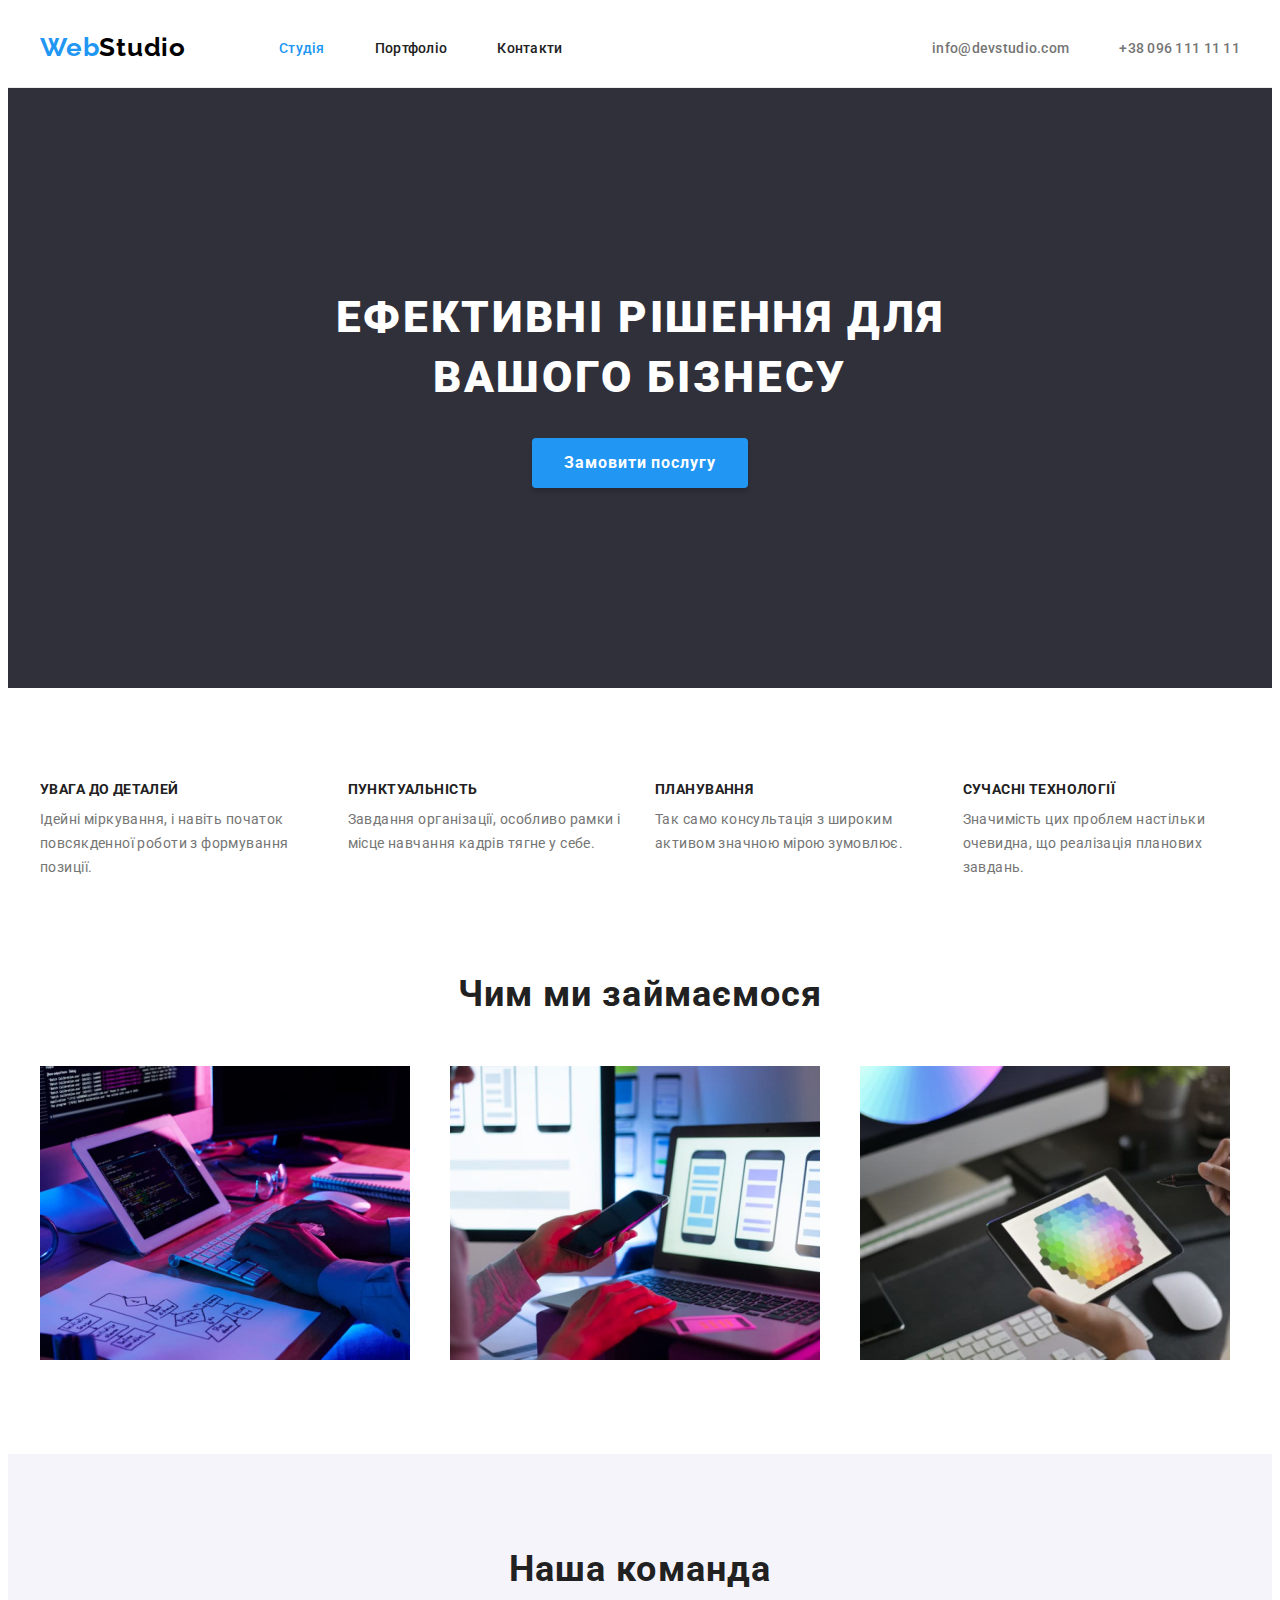
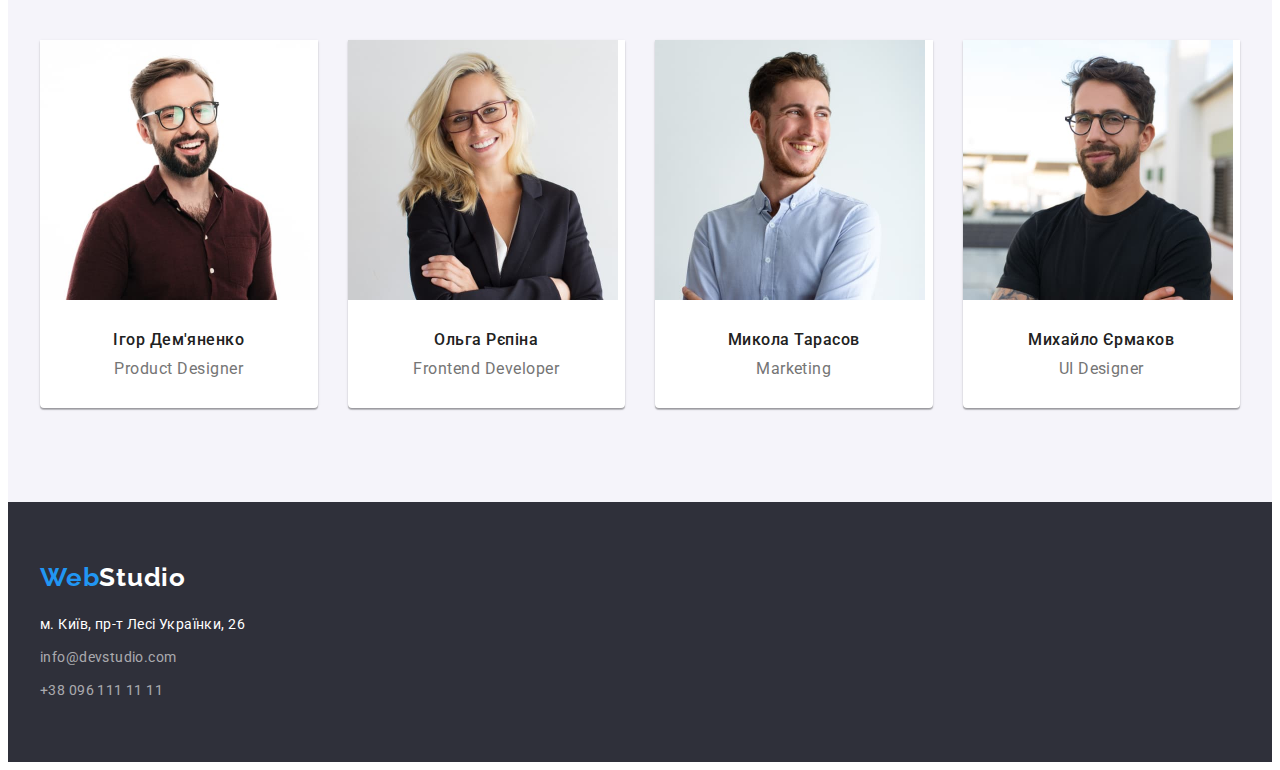
==== index.html @ fdc6bad8 "start" ====
<!DOCTYPE html>
<html lang="uk">
  <head>
    <meta charset="UTF-8" />
    <meta http-equiv="X-UA-Compatible" content="IE=edge" />
    <meta name="viewport" content="width=device-width, initial-scale=1.0" />
    <title>WebStudio</title>
    <link rel="preconnect" href="https://fonts.googleapis.com" />
    <link rel="preconnect" href="https://fonts.gstatic.com" crossorigin />
    <link
      href="https://fonts.googleapis.com/css2?family=Montserrat:wght@400;700&family=Raleway:wght@700&family=Roboto:wght@400;500;700;900&display=swap"
      rel="stylesheet"
    />
    <link
      rel="stylesheet"
      href="https://cdnjs.cloudflare.com/ajax/libs/modern-normalize/1.1.0/modern-normalize.min.css"
      integrity="sha512-wpPYUAdjBVSE4KJnH1VR1HeZfpl1ub8YT/NKx4PuQ5NmX2tKuGu6U/JRp5y+Y8XG2tV+wKQpNHVUX03MfMFn9Q=="
      crossorigin="anonymous"
      referrerpolicy="no-referrer"
    />
    <link rel="stylesheet" href="./css/styles.css" />
  </head>
  <body>
    <header class="header">
      <div class="container header-container">
        <nav class="header-navigation">
          <a href="./index.html" class="header-logo"><span class="half-logo">Web</span>Studio</a>
          <ul class="list header-link-list">
            <li class="header-link-item">
              <a href="./index.html" class="nav-link link current">Студія</a>
            </li>
            <li class="header-link-item">
              <a href="./portfolio.html" class="nav-link link">Портфоліо</a>
            </li>
            <li class="header-link-item">
              <a href="" class="nav-link link">Контакти</a>
            </li>
          </ul>
        </nav>

        <ul class="list header-contacts-list">
          <li class="header-contacts-item">
            <a href="mailto:info@devstudio.com" class="header-link link">info@devstudio.com</a>
          </li>
          <li class="header-contacts-item">
            <a href="tel:+380961111111" class="header-link link">+38 096 111 11 11</a>
          </li>
        </ul>
      </div>
    </header>
    <main>
      <section class="hero-section section">
        <div class="container">
          <h1 class="hero-title">Ефективні рішення для вашого бізнесу</h1>
          <button type="button" class="hero-button btn">Замовити послугу</button>
        </div>
      </section>
      <section class="benefit-section section">
        <div class="container">
          <h2 class="visually-hidden">Переваги</h2>
          <ul class="list benefit-list">
            <li class="benefit-item">
              <h3 class="benefit-title">Увага до деталей</h3>
              <p class="benefit-alt">Ідейні міркування, і навіть початок повсякденної роботи з формування позиції.</p>
            </li>
            <li class="benefit-item">
              <h3 class="benefit-title">Пунктуальність</h3>
              <p class="benefit-alt">Завдання організації, особливо рамки і місце навчання кадрів тягне у себе.</p>
            </li>
            <li class="benefit-item">
              <h3 class="benefit-title">Планування</h3>
              <p class="benefit-alt">Так само консультація з широким активом значною мірою зумовлює.</p>
            </li>
            <li class="benefit-item">
              <h3 class="benefit-title">Сучасні технології</h3>
              <p class="benefit-alt">Значимість цих проблем настільки очевидна, що реалізація планових завдань.</p>
            </li>
          </ul>
        </div>
      </section>
      <section class="process-section section">
        <div class="container">
          <h2 class="process-title">Чим ми займаємося</h2>
          <ul class="list process-list">
            <li class="process-item">
              <img src="./images/img-0.jpg" class="process-image" alt="кодинг" width="370" height="294" />
            </li>
            <li class="process-item">
              <img src="./images/img-1.jpg" class="process-image" alt="адаптація" width="370" height="294" />
            </li>
            <li class="process-item">
              <img src="./images/img-2.jpg" class="process-image" alt="дизайн" width="370" height="294" />
            </li>
          </ul>
        </div>
      </section>
      <section class="member-section section">
        <div class="container">
          <h2 class="member-main-title">Наша команда</h2>
          <ul class="list member-list">
            <li class="member-item">
              <img src="./images/img-3.jpg" class="member-image" alt="хлопець в окулярах" width="270" height="260" />
              <div class="member-container">
                <h3 class="member-title">Ігор Дем'яненко</h3>
                <p class="member-alt" lang="en">Product Designer</p>
              </div>
            </li>
            <li class="member-item">
              <img src="./images/img-4.jpg" class="member-image" alt="дівчина в окулярах" width="270" height="260" />
              <div class="member-container">
                <h3 class="member-title">Ольга Рєпіна</h3>
                <p class="member-alt" lang="en">Frontend Developer</p>
              </div>
            </li>
            <li class="member-item">
              <img src="./images/img-5.jpg" class="member-image" alt="хлопець посміхається" width="270" height="260" />
              <div class="member-container">
                <h3 class="member-title">Микола Тарасов</h3>
                <p class="member-alt" lang="en">Marketing</p>
              </div>
            </li>
            <li class="member-item">
              <img src="./images/img-6.jpg" class="member-image" alt="хлопець в окулярах" width="270" height="260" />
              <div class="member-container">
                <h3 class="member-title">Михайло Єрмаков</h3>
                <p class="member-alt" lang="en">UI Designer</p>
              </div>
            </li>
          </ul>
        </div>
      </section>
    </main>
    <footer class="footer">
      <div class="container">
        <a href="./index.html" class="footer-logo"><span class="half-logo">Web</span>Studio</a>
        <address class="address">
          <ul class="list address-list">
            <li class="address-item">
              <a
                href="https://goo.gl/maps/ud8NmV5yiws8x5bs8"
                target="_blank"
                rel="noopener noreferrer"
                class="address-link link"
                >м. Київ, пр-т Лесі Українки, 26</a
              >
            </li>
            <li class="address-item">
              <a href="mailto:info@devstudio.com" class="footer-link link">info@devstudio.com</a>
            </li>
            <li class="address-item">
              <a href="tel:+380961111111" class="footer-link link">+38 096 111 11 11</a>
            </li>
          </ul>
        </address>
      </div>
    </footer>
  </body>
</html>
---- css/styles.css ----
:root {
  --master-text-color: #212121;
  --slave-text-color: #757575;
  --accent-site-color: #2196f3;
  --pure-white-color: #ffffff;
}

body {
  font-family: 'roboto', sans-serif;
  color: var(--master-text-color);
  background-color: var(--pure-white-color);
}

p,
h1,
h2,
h3 {
  margin: 0;
}

ul {
  margin: 0;
  padding-left: 0;
}

.container {
  width: 1200px;
  margin: 0 auto;
  padding-left: 15px;
  padding-right: 15px;
  /* outline: 2px solid #2196f3; */
}

.link {
  text-decoration: none;
}

.link:hover,
.link:focus {
  color: var(--accent-site-color);
}

.list {
  list-style: none;
}

.header {
  border-bottom: 1px solid #ececec;
}

.header-container {
  display: flex;
  align-items: center;
}

.header-navigation {
  display: flex;
  align-items: center;
}

.header-link-list {
  display: flex;
  align-items: center;
  gap: 50px;
}

/* .header-link-item {не задіяний} */

.header-contacts-list {
  display: flex;
  align-items: center;
  gap: 50px;
  margin-left: auto;
}

/* .header-contacts-item {не задіяний} */

.header-logo {
  font-family: 'Raleway';
  font-weight: 700;
  font-size: 26px;
  line-height: 1.19;
  letter-spacing: 0.03em;
  color: #000000;
  text-decoration: none;
  margin-right: 93px;
  padding-top: 24px;
  padding-bottom: 24px;
}

.half-logo {
  color: var(--accent-site-color);
}

.nav-link {
  font-weight: 500;
  font-size: 14px;
  line-height: 1.14;
  letter-spacing: 0.02em;
  color: var(--master-text-color);
  padding-top: 32px;
  padding-bottom: 32px;
}

.current {
  color: var(--accent-site-color);
}

.header-link {
  font-weight: 500;
  font-size: 14px;
  line-height: 1.14;
  letter-spacing: 0.02em;
  color: var(--slave-text-color);
  padding-top: 32px;
  padding-bottom: 32px;
}

.section {
  padding-top: 94px;
  padding-bottom: 94px;
}

.hero-section {
  background-color: #2f303a;
  padding-top: 200px;
  padding-bottom: 200px;
  text-align: center;
}

.hero-title {
  font-weight: 900;
  font-size: 44px;
  line-height: 1.36;
  letter-spacing: 0.06em;
  text-transform: uppercase;
  color: var(--pure-white-color);
  max-width: 696px;
  margin: 0 auto;
}

.hero-button {
  font-weight: 700;
  font-size: 16px;
  line-height: 1.88;
  letter-spacing: 0.06em;
  color: var(--pure-white-color);
  background-color: var(--accent-site-color);
  box-shadow: 0px 4px 4px rgba(0, 0, 0, 0.15);
  padding: 10px 32px;
  margin-top: 30px;
}

.hero-button:active {
  background-color: #188ce8;
}

.btn {
  cursor: pointer;
  font-family: inherit;
  /* Чи можна використовувати бордер 0? */
  border: 0px solid transparent;
  border-radius: 4px;
}

.benefit-section {
  padding-bottom: 0;
}

.benefit-list {
  display: flex;
  gap: 30px;
}

.benefit-item {
  width: calc((100% - 90px) / 4);
}

.benefit-title {
  font-weight: 700;
  font-size: 14px;
  line-height: 1.14;
  letter-spacing: 0.03em;
  text-transform: uppercase;
  margin-bottom: 10px;
}

.benefit-alt {
  font-size: 14px;
  line-height: 1.71;
  letter-spacing: 0.03em;
  color: var(--slave-text-color);
}

/* .process-section {не задіяний} */

.process-list {
  display: flex;
  gap: 30px;
}

.process-item {
  width: calc((100% - 60px) / 3);
}

.process-image {
  display: block;
  max-width: 100%;
  height: auto;
}

.process-title,
.member-main-title {
  font-weight: 700;
  font-size: 36px;
  line-height: 1.17;
  text-align: center;
  letter-spacing: 0.03em;
  margin-bottom: 50px;
}

.member-section {
  background-color: #f5f4fa;
}

.member-list {
  display: flex;
  gap: 30px;
}

.member-item {
  background-color: var(--pure-white-color);
  box-shadow: 0px 1px 3px rgba(0, 0, 0, 0.12), 0px 1px 1px rgba(0, 0, 0, 0.14), 0px 2px 1px rgba(0, 0, 0, 0.2);
  width: calc((100% - 90px) / 4);
  border-radius: 0px 0px 4px 4px;
}

.member-image {
  display: block;
  max-width: 100%;
  height: auto;
}

.member-container {
  padding: 30px 0;
}

.member-title {
  font-weight: 500;
  font-size: 16px;
  line-height: 1.19;
  text-align: center;
  letter-spacing: 0.03em;
  margin-bottom: 10px;
}

.member-alt {
  font-size: 16px;
  line-height: 1.19;
  text-align: center;
  letter-spacing: 0.03em;
  color: var(--slave-text-color);
}

.footer {
  background-color: #2f303a;
  padding-top: 60px;
  padding-bottom: 60px;
}

.footer-logo {
  font-family: 'Raleway';
  font-weight: 700;
  font-size: 26px;
  line-height: 1.19;
  letter-spacing: 0.03em;
  color: var(--pure-white-color);
  text-decoration: none;
}

.address {
  margin-top: 20px;
}

/* .address-list {не задіяний} */

.address-item:not(:last-child) {
  margin-bottom: 9px;
}

.address-link {
  font-style: normal;
  font-size: 14px;
  line-height: 1.71;
  letter-spacing: 0.03em;
  color: var(--pure-white-color);
}

.footer-link {
  font-style: normal;
  font-size: 14px;
  line-height: 1.71;
  letter-spacing: 0.03em;
  color: rgba(255, 255, 255, 0.6);
}

.visually-hidden {
  position: absolute;
  white-space: nowrap;
  width: 1px;
  height: 1px;
  overflow: hidden;
  border: 0;
  padding: 0;
  clip: rect(0 0 0 0);
  clip-path: inset(50%);
  margin: -1px;
}

/* .filter-section {не задіяний} */

.filter-button-list {
  display: flex;
  gap: 8px;
  margin-bottom: 50px;
  justify-content: center;
}

/* .filter-button-item {не задіяний} */

.filter-button {
  font-weight: 500;
  font-size: 16px;
  line-height: 1.62;
  letter-spacing: 0.03em;
  color: var(--master-text-color);
  background-color: #f5f4fa;
  min-width: 73px;
  padding: 6px 22px;
}

.filter-button:hover,
.filter-button:focus {
  color: var(--pure-white-color);
  background-color: var(--accent-site-color);
  box-shadow: 0px 3px 1px rgba(0, 0, 0, 0.1), 0px 1px 2px rgba(0, 0, 0, 0.08), 0px 2px 2px rgba(0, 0, 0, 0.12);
}

.project-list {
  display: flex;
  flex-wrap: wrap;
  gap: 30px;
}

.project-item {
  background-color: var(--pure-white-color);
  width: calc((100% - 60px) / 3);
}

.project-image {
  display: block;
  max-width: 100%;
  height: auto;
}

.project-container {
  border: 1px solid #eeeeee;
  border-top: none;
  padding: 20px 24px 19px 24px;
}

.project-title {
  font-weight: 700;
  font-size: 18px;
  line-height: 2;
  letter-spacing: 0.06em;
  color: var(--master-text-color);
  margin-bottom: 4px;
}

.project-alt {
  font-size: 16px;
  line-height: 1.88;
  letter-spacing: 0.03em;
  color: var(--slave-text-color);
}
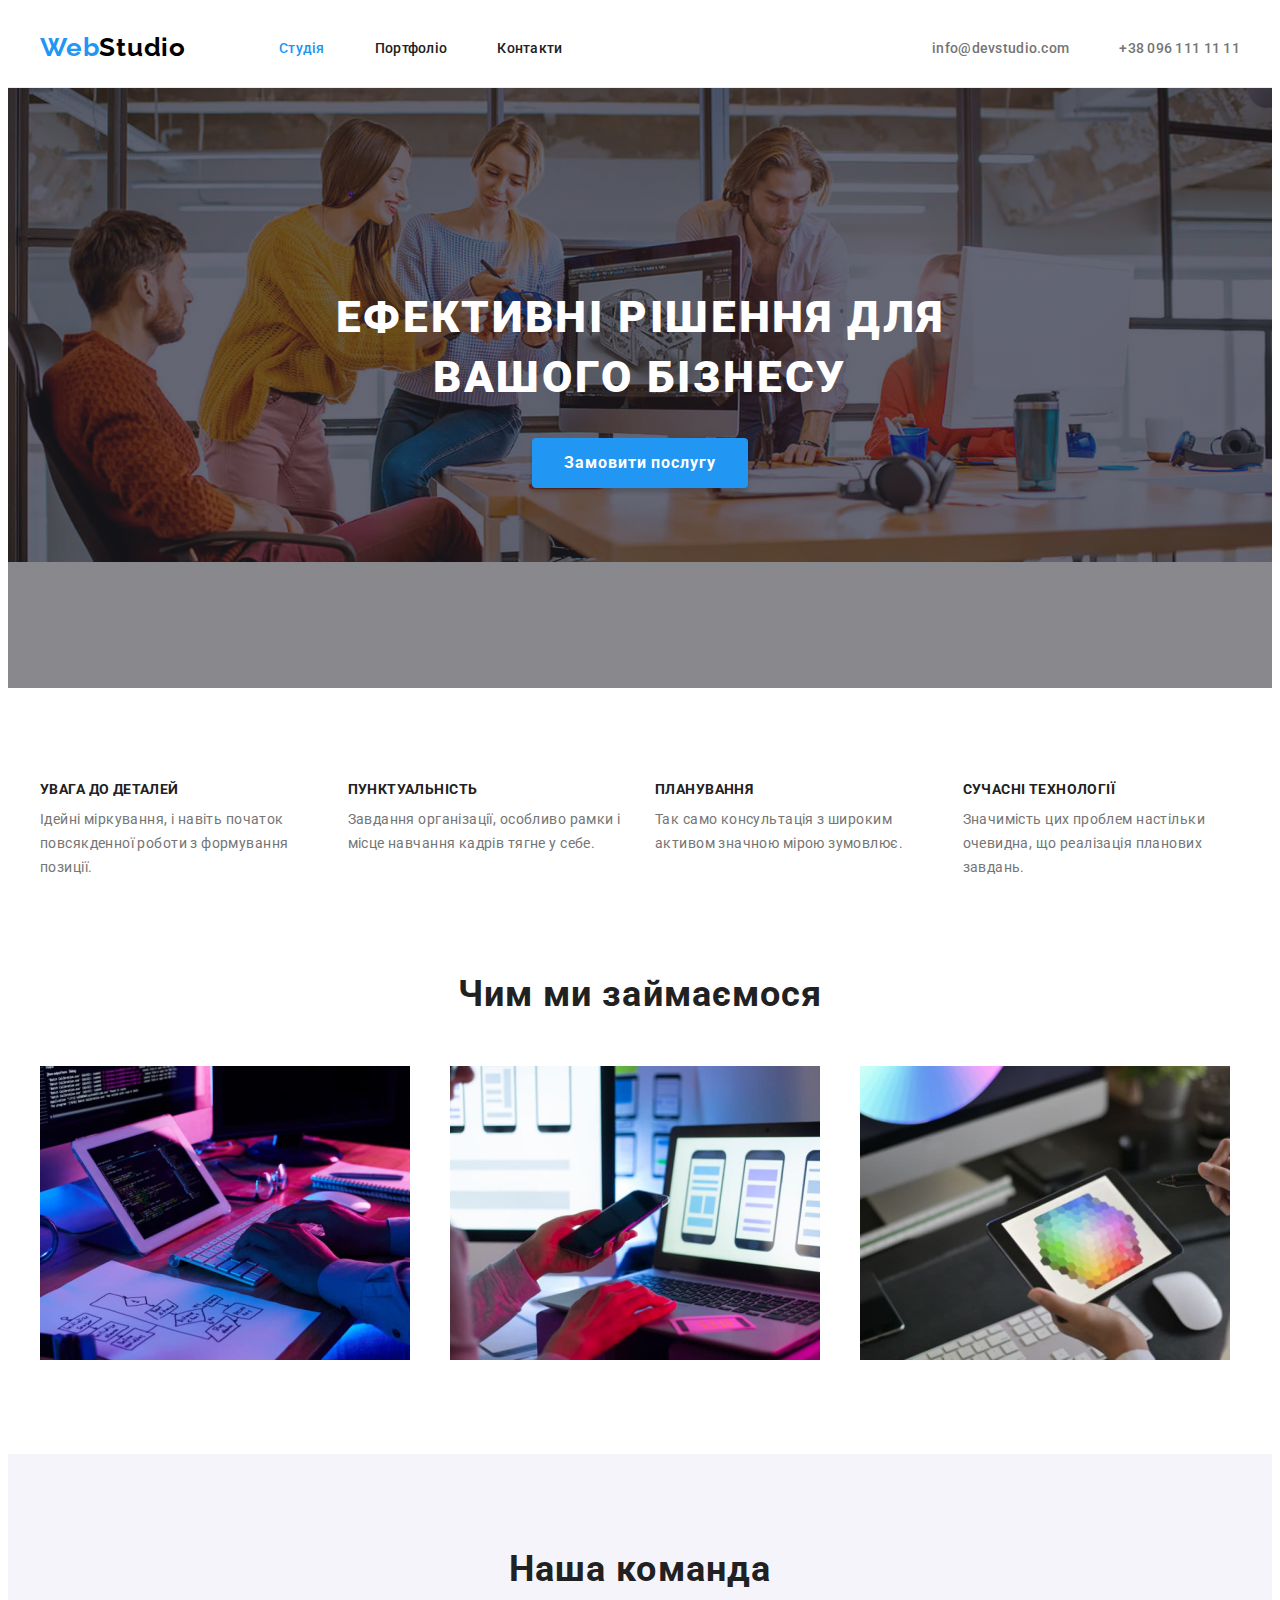
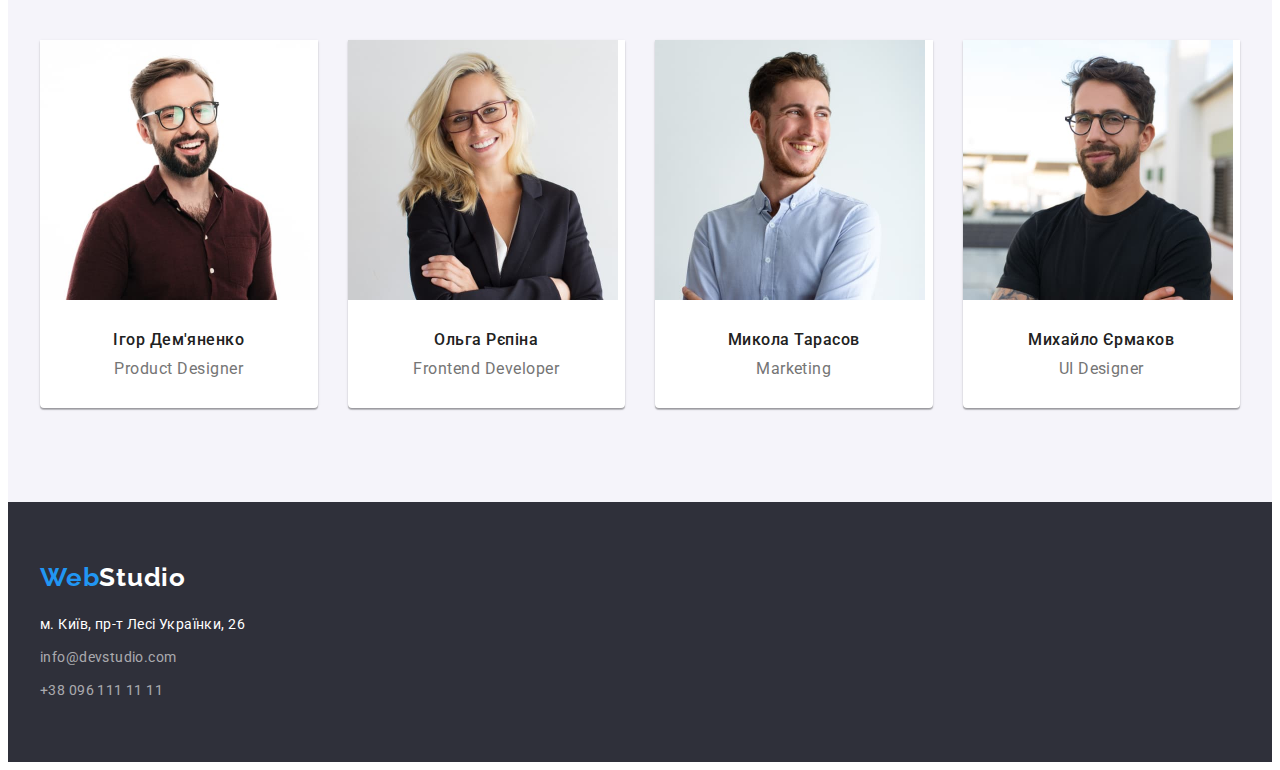
==== commit 9aadea5e: "hero-bg" ====
--- a/index.html
+++ b/index.html
@@ -49,7 +49,7 @@
       </div>
     </header>
     <main>
-      <section class="hero-section section">
+      <section class="hero-section section hero-container">
         <div class="container">
           <h1 class="hero-title">Ефективні рішення для вашого бізнесу</h1>
           <button type="button" class="hero-button btn">Замовити послугу</button>
--- a/css/styles.css
+++ b/css/styles.css
@@ -122,10 +122,21 @@
 }
 
 .hero-section {
-  background-color: #2f303a;
+  /* background-color: #2f303a; */
   padding-top: 200px;
   padding-bottom: 200px;
   text-align: center;
+}
+
+.hero-container {
+  content: '';
+  background-image: linear-gradient(rgba(47, 48, 58, 0.4), rgba(47, 48, 58, 0.4)), url(../images/hero-bg.jpg);
+  background-repeat: no-repeat;
+  background-size: contain;
+  max-width: 1600px;
+  margin-left: auto;
+  margin-right: auto;
+  background-color: #C4C4C4;
 }
 
 .hero-title {
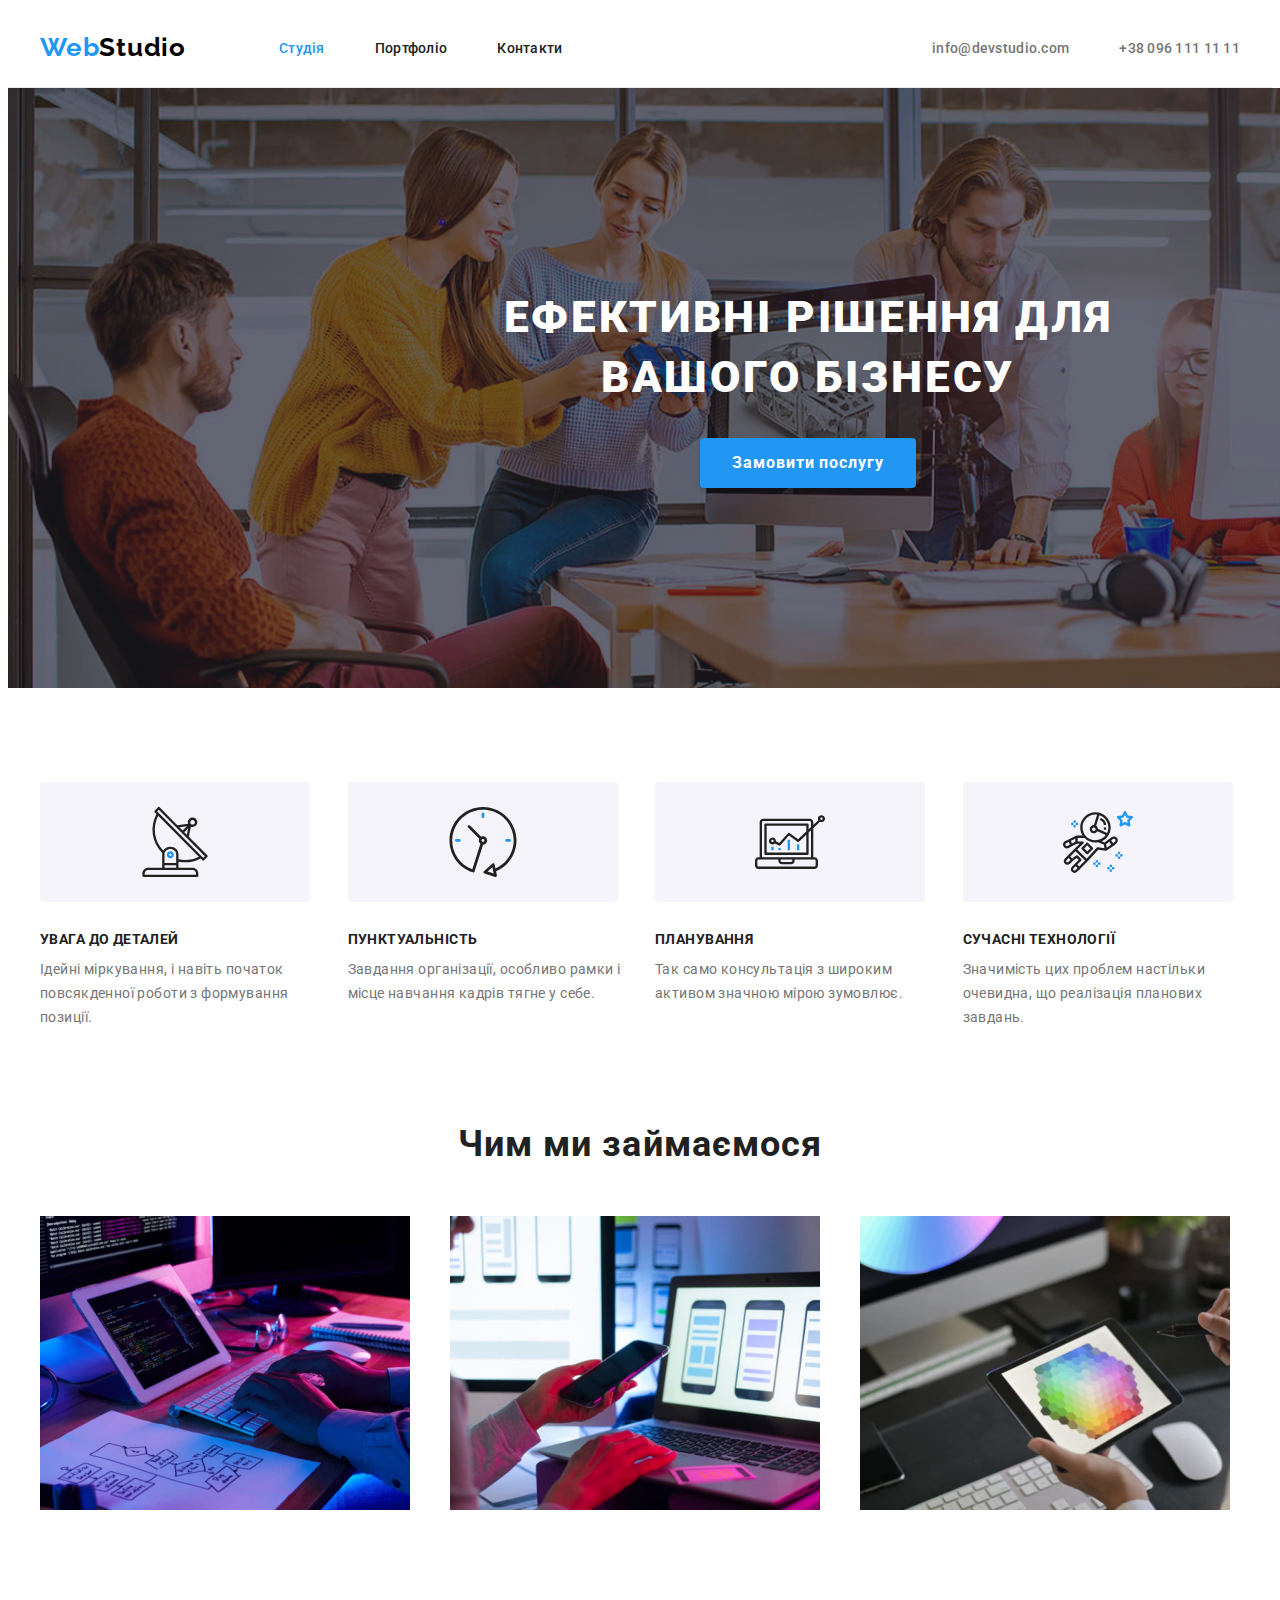
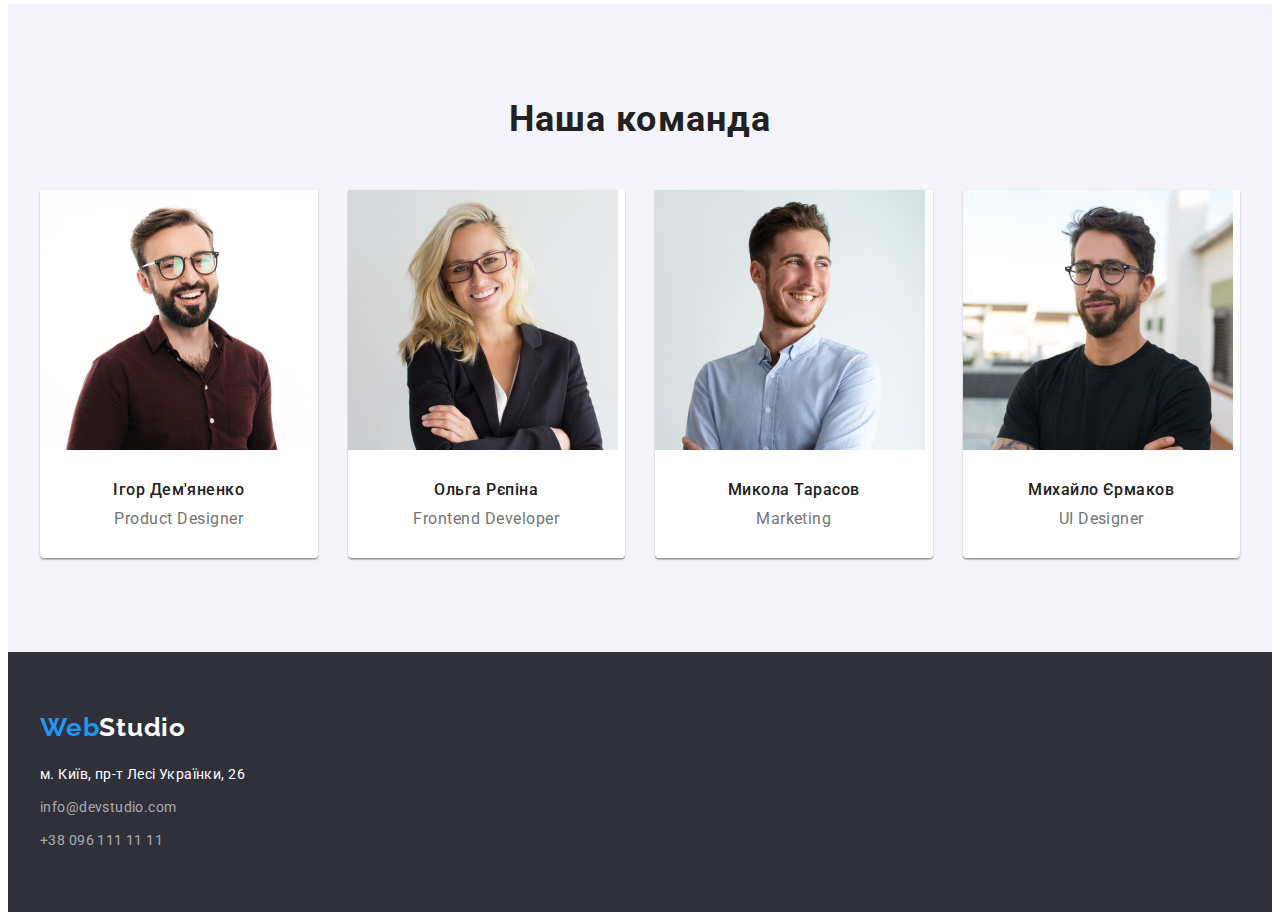
==== commit 7a335774: "benefits" ====
--- a/index.html
+++ b/index.html
@@ -37,7 +37,6 @@
             </li>
           </ul>
         </nav>
-
         <ul class="list header-contacts-list">
           <li class="header-contacts-item">
             <a href="mailto:info@devstudio.com" class="header-link link">info@devstudio.com</a>
@@ -49,7 +48,7 @@
       </div>
     </header>
     <main>
-      <section class="hero-section section hero-container">
+      <section class="hero-section section hero-image">
         <div class="container">
           <h1 class="hero-title">Ефективні рішення для вашого бізнесу</h1>
           <button type="button" class="hero-button btn">Замовити послугу</button>
@@ -59,19 +58,19 @@
         <div class="container">
           <h2 class="visually-hidden">Переваги</h2>
           <ul class="list benefit-list">
-            <li class="benefit-item">
+            <li class="benefit-item antenna-icon">
               <h3 class="benefit-title">Увага до деталей</h3>
               <p class="benefit-alt">Ідейні міркування, і навіть початок повсякденної роботи з формування позиції.</p>
             </li>
-            <li class="benefit-item">
+            <li class="benefit-item clock-icon">
               <h3 class="benefit-title">Пунктуальність</h3>
               <p class="benefit-alt">Завдання організації, особливо рамки і місце навчання кадрів тягне у себе.</p>
             </li>
-            <li class="benefit-item">
+            <li class="benefit-item diagram-icon">
               <h3 class="benefit-title">Планування</h3>
               <p class="benefit-alt">Так само консультація з широким активом значною мірою зумовлює.</p>
             </li>
-            <li class="benefit-item">
+            <li class="benefit-item astronaut-icon">
               <h3 class="benefit-title">Сучасні технології</h3>
               <p class="benefit-alt">Значимість цих проблем настільки очевидна, що реалізація планових завдань.</p>
             </li>
--- a/css/styles.css
+++ b/css/styles.css
@@ -122,21 +122,19 @@
 }
 
 .hero-section {
-  /* background-color: #2f303a; */
   padding-top: 200px;
   padding-bottom: 200px;
   text-align: center;
 }
 
-.hero-container {
-  content: '';
+.hero-image {
   background-image: linear-gradient(rgba(47, 48, 58, 0.4), rgba(47, 48, 58, 0.4)), url(../images/hero-bg.jpg);
   background-repeat: no-repeat;
   background-size: contain;
-  max-width: 1600px;
+  width: 1600px;
   margin-left: auto;
   margin-right: auto;
-  background-color: #C4C4C4;
+  background-color: #c4c4c4;
 }
 
 .hero-title {
@@ -185,6 +183,34 @@
 
 .benefit-item {
   width: calc((100% - 90px) / 4);
+}
+
+.benefit-item::before {
+  width: 270px;
+  height: 120px;
+  content: '';
+  display: block;
+  background-position: center;
+  background-repeat: no-repeat;
+  background-color: #f5f4fa;
+  border-radius: 4px;
+  margin-bottom: 30px;
+}
+
+.antenna-icon::before {
+  background-image: url(../images/benefit-0.svg);
+}
+
+.clock-icon::before {
+  background-image: url(../images/benefit-1.svg);
+}
+
+.diagram-icon::before {
+  background-image: url(../images/benefit-2.svg);
+}
+
+.astronaut-icon::before {
+  background-image: url(../images/benefit-3.svg);
 }
 
 .benefit-title {
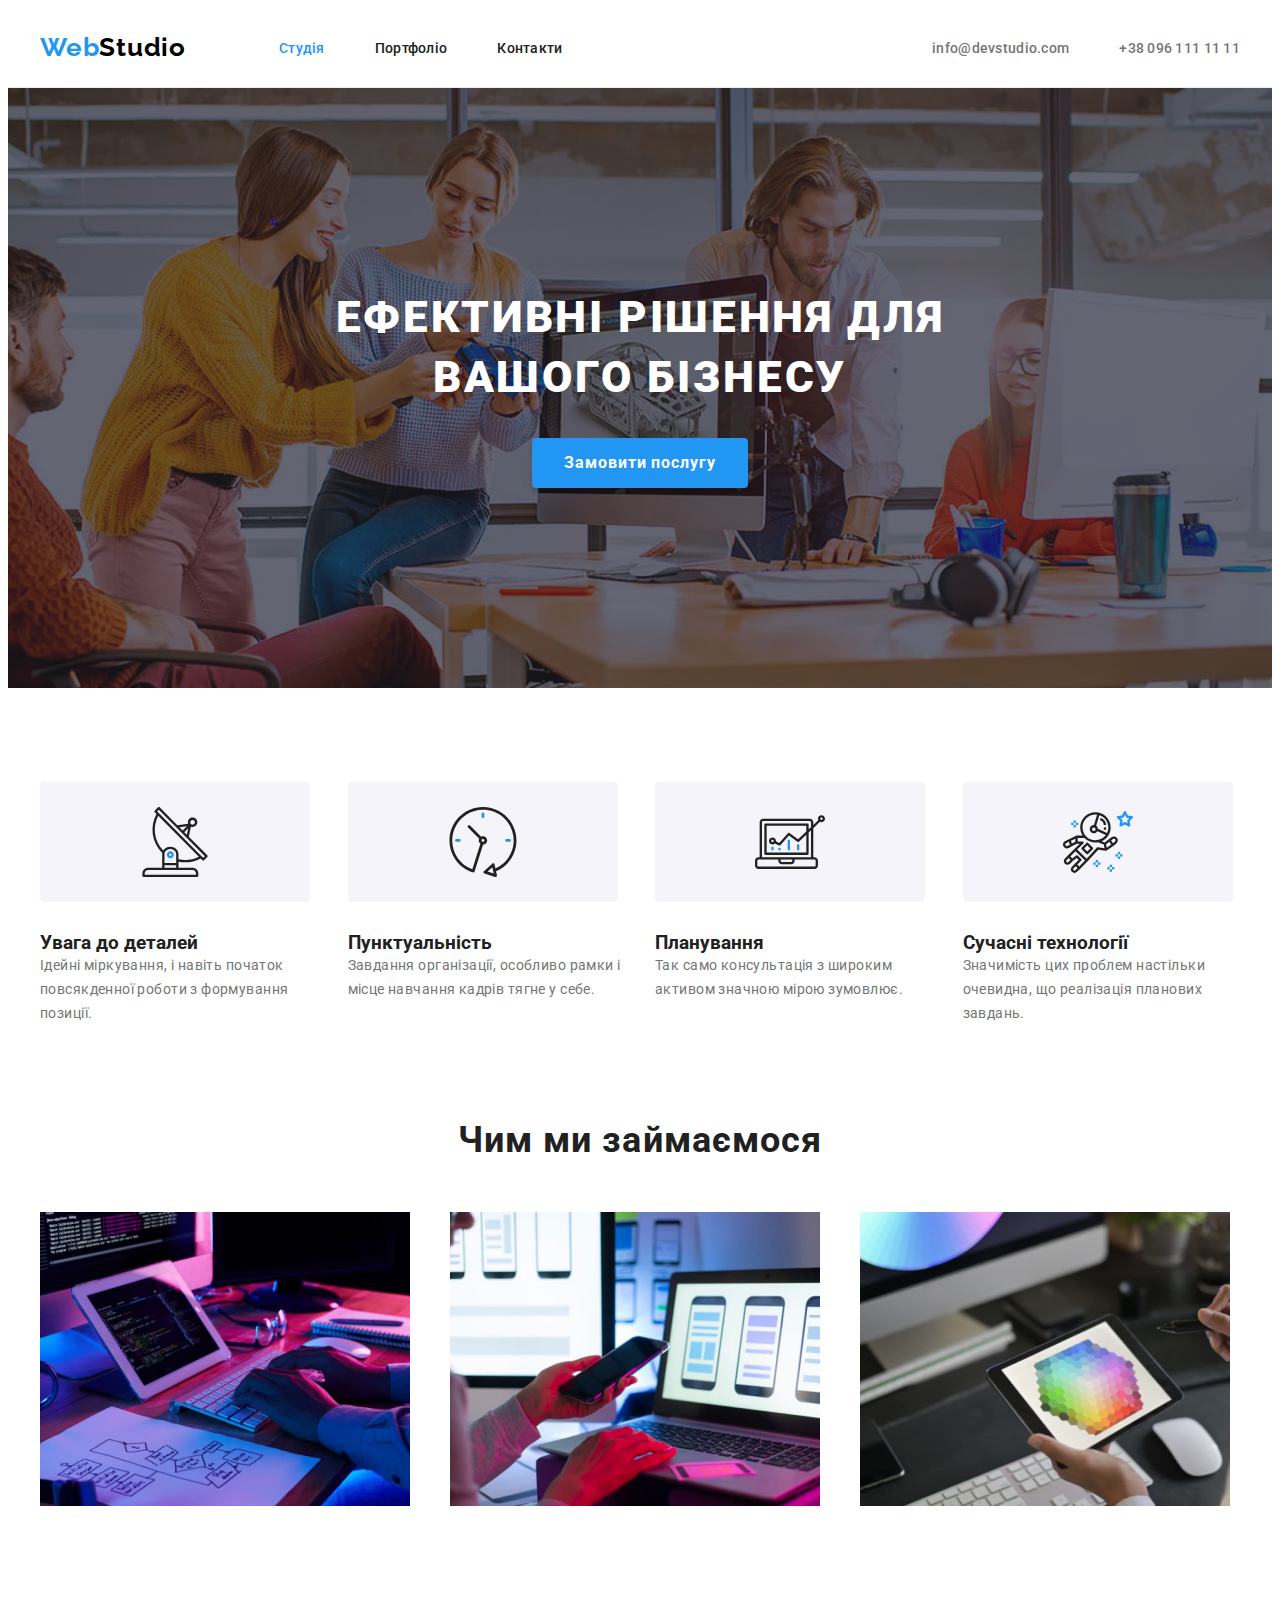
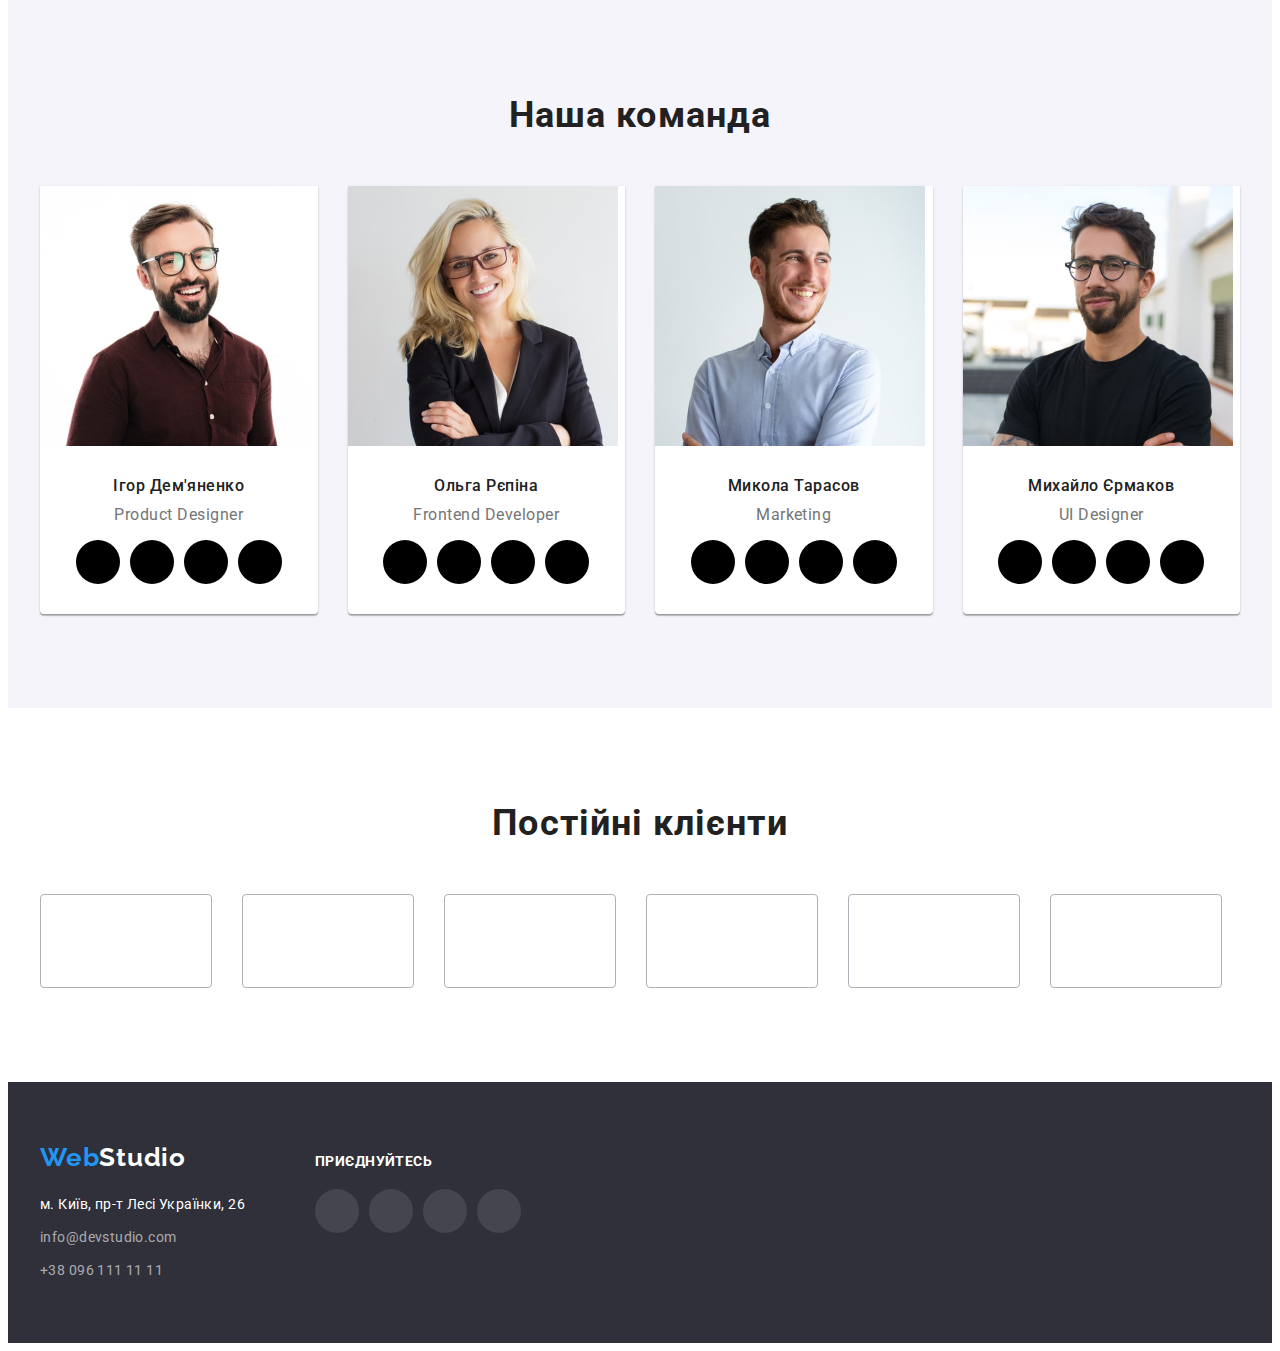
==== commit 77a5d98b: "social links" ====
--- a/index.html
+++ b/index.html
@@ -102,6 +102,20 @@
               <div class="member-container">
                 <h3 class="member-title">Ігор Дем'яненко</h3>
                 <p class="member-alt" lang="en">Product Designer</p>
+                <ul class="member-social-list list">
+                  <li class="member-social-item">
+                    <a href="" class="member-social-link"></a>
+                  </li>
+                  <li class="member-social-item">
+                    <a href="" class="member-social-link"></a>
+                  </li>
+                  <li class="member-social-item">
+                    <a href="" class="member-social-link"></a>
+                  </li>
+                  <li class="member-social-item">
+                    <a href="" class="member-social-link"></a>
+                  </li>
+                </ul>
               </div>
             </li>
             <li class="member-item">
@@ -109,6 +123,20 @@
               <div class="member-container">
                 <h3 class="member-title">Ольга Рєпіна</h3>
                 <p class="member-alt" lang="en">Frontend Developer</p>
+                <ul class="member-social-list list">
+                  <li class="member-social-item">
+                    <a href="" class="member-social-link"></a>
+                  </li>
+                  <li class="member-social-item">
+                    <a href="" class="member-social-link"></a>
+                  </li>
+                  <li class="member-social-item">
+                    <a href="" class="member-social-link"></a>
+                  </li>
+                  <li class="member-social-item">
+                    <a href="" class="member-social-link"></a>
+                  </li>
+                </ul>
               </div>
             </li>
             <li class="member-item">
@@ -116,6 +144,20 @@
               <div class="member-container">
                 <h3 class="member-title">Микола Тарасов</h3>
                 <p class="member-alt" lang="en">Marketing</p>
+                <ul class="member-social-list list">
+                  <li class="member-social-item">
+                    <a href="" class="member-social-link"></a>
+                  </li>
+                  <li class="member-social-item">
+                    <a href="" class="member-social-link"></a>
+                  </li>
+                  <li class="member-social-item">
+                    <a href="" class="member-social-link"></a>
+                  </li>
+                  <li class="member-social-item">
+                    <a href="" class="member-social-link"></a>
+                  </li>
+                </ul>
               </div>
             </li>
             <li class="member-item">
@@ -123,34 +165,92 @@
               <div class="member-container">
                 <h3 class="member-title">Михайло Єрмаков</h3>
                 <p class="member-alt" lang="en">UI Designer</p>
-              </div>
+                <ul class="member-social-list list">
+                  <li class="member-social-item">
+                    <a href="" class="member-social-link"></a>
+                  </li>
+                  <li class="member-social-item">
+                    <a href="" class="member-social-link"></a>
+                  </li>
+                  <li class="member-social-item">
+                    <a href="" class="member-social-link"></a>
+                  </li>
+                  <li class="member-social-item">
+                    <a href="" class="member-social-link"></a>
+                  </li>
+                </ul>
+              </div>
+            </li>
+          </ul>
+        </div>
+      </section>
+      <section class="section">
+        <div class="container">
+          <h2 class="client-title">Постійні клієнти</h2>
+          <ul class="client-list list">
+            <li class="client-item">
+              <a href="" class="client-link"></a>
+            </li>
+            <li class="client-item">
+              <a href="" class="client-link"></a>
+            </li>
+            <li class="client-item">
+              <a href="" class="client-link"></a>
+            </li>
+            <li class="client-item">
+              <a href="" class="client-link"></a>
+            </li>
+            <li class="client-item">
+              <a href="" class="client-link"></a>
+            </li>
+            <li class="client-item">
+              <a href="" class="client-link"></a>
             </li>
           </ul>
         </div>
       </section>
     </main>
     <footer class="footer">
-      <div class="container">
-        <a href="./index.html" class="footer-logo"><span class="half-logo">Web</span>Studio</a>
-        <address class="address">
-          <ul class="list address-list">
-            <li class="address-item">
-              <a
-                href="https://goo.gl/maps/ud8NmV5yiws8x5bs8"
-                target="_blank"
-                rel="noopener noreferrer"
-                class="address-link link"
-                >м. Київ, пр-т Лесі Українки, 26</a
-              >
-            </li>
-            <li class="address-item">
-              <a href="mailto:info@devstudio.com" class="footer-link link">info@devstudio.com</a>
-            </li>
-            <li class="address-item">
-              <a href="tel:+380961111111" class="footer-link link">+38 096 111 11 11</a>
-            </li>
-          </ul>
-        </address>
+      <div class="container footer-container">
+        <div class="logo-address">
+          <a href="./index.html" class="footer-logo"><span class="half-logo">Web</span>Studio</a>
+          <address class="address">
+            <ul class="list address-list">
+              <li class="address-item">
+                <a
+                  href="https://goo.gl/maps/ud8NmV5yiws8x5bs8"
+                  target="_blank"
+                  rel="noopener noreferrer"
+                  class="address-link link"
+                  >м. Київ, пр-т Лесі Українки, 26</a
+                >
+              </li>
+              <li class="address-item">
+                <a href="mailto:info@devstudio.com" class="footer-link link">info@devstudio.com</a>
+              </li>
+              <li class="address-item">
+                <a href="tel:+380961111111" class="footer-link link">+38 096 111 11 11</a>
+              </li>
+            </ul>
+          </address>
+        </div>
+        <div class="footer-social-icons">
+          <p class="footer-social-text">приєднуйтесь</p>
+          <ul class="footer-social-list list">
+            <li class="footer-social-item">
+              <a href="" class="footer-social-link"></a>
+            </li>
+            <li class="footer-social-item">
+              <a href="" class="footer-social-link"></a>
+            </li>
+            <li class="footer-social-item">
+              <a href="" class="footer-social-link"></a>
+            </li>
+            <li class="footer-social-item">
+              <a href="" class="footer-social-link"></a>
+            </li>
+          </ul>
+        </div>
       </div>
     </footer>
   </body>
--- a/css/styles.css
+++ b/css/styles.css
@@ -130,8 +130,9 @@
 .hero-image {
   background-image: linear-gradient(rgba(47, 48, 58, 0.4), rgba(47, 48, 58, 0.4)), url(../images/hero-bg.jpg);
   background-repeat: no-repeat;
-  background-size: contain;
-  width: 1600px;
+  background-position: center;
+  background-size: cover;
+  max-width: 1600px;
   margin-left: auto;
   margin-right: auto;
   background-color: #c4c4c4;
@@ -213,7 +214,12 @@
   background-image: url(../images/benefit-3.svg);
 }
 
-.benefit-title {
+/* Оптимізувати svg файли */
+/* Зробити спрайт */
+/* Зробити іконки контактів */
+/* Рохмір svg в самому файлі + розмір відображення */
+
+д .benefit-title {
   font-weight: 700;
   font-size: 14px;
   line-height: 1.14;
@@ -297,6 +303,50 @@
   text-align: center;
   letter-spacing: 0.03em;
   color: var(--slave-text-color);
+  margin-bottom: 16px;
+}
+
+.member-social-list {
+  display: flex;
+  gap: 10px;
+  justify-content: center;
+}
+
+.member-social-item {
+  width: 44px;
+  height: 44px;
+  background-color: #000;
+  border-radius: 50%;
+}
+
+.client-title {
+  font-family: 'Roboto';
+  font-style: normal;
+  font-weight: 700;
+  font-size: 36px;
+  line-height: 42px;
+  text-align: center;
+  letter-spacing: 0.03em;
+
+  color: #212121;
+  margin-bottom: 50px;
+}
+
+.client-list {
+  display: flex;
+  gap: 30px;
+}
+
+.client-item {
+  width: 170px;
+  height: 92px;
+  background-color: #fff;
+  border-radius: 4px;
+  border: 1px solid #AFB1B8;
+}
+
+.client-link {
+
 }
 
 .footer {
@@ -339,6 +389,39 @@
   line-height: 1.71;
   letter-spacing: 0.03em;
   color: rgba(255, 255, 255, 0.6);
+}
+
+.footer-container {
+  display: flex;
+  align-items: baseline;
+  gap: 70px;
+}
+
+.footer-social-text {
+  font-family: 'Roboto';
+  font-style: normal;
+  font-weight: 700;
+  font-size: 14px;
+  line-height: 16px;
+  letter-spacing: 0.03em;
+  text-transform: uppercase;
+  color: #ffffff;
+  margin-bottom: 20px;
+}
+
+.footer-social-list {
+  display: flex;
+  gap: 10px;
+}
+
+.footer-social-item {
+  width: 44px;
+  height: 44px;
+  background-color: rgba(255, 255, 255, 0.1);
+  border-radius: 50%;
+}
+
+.footer-social-link {
 }
 
 .visually-hidden {
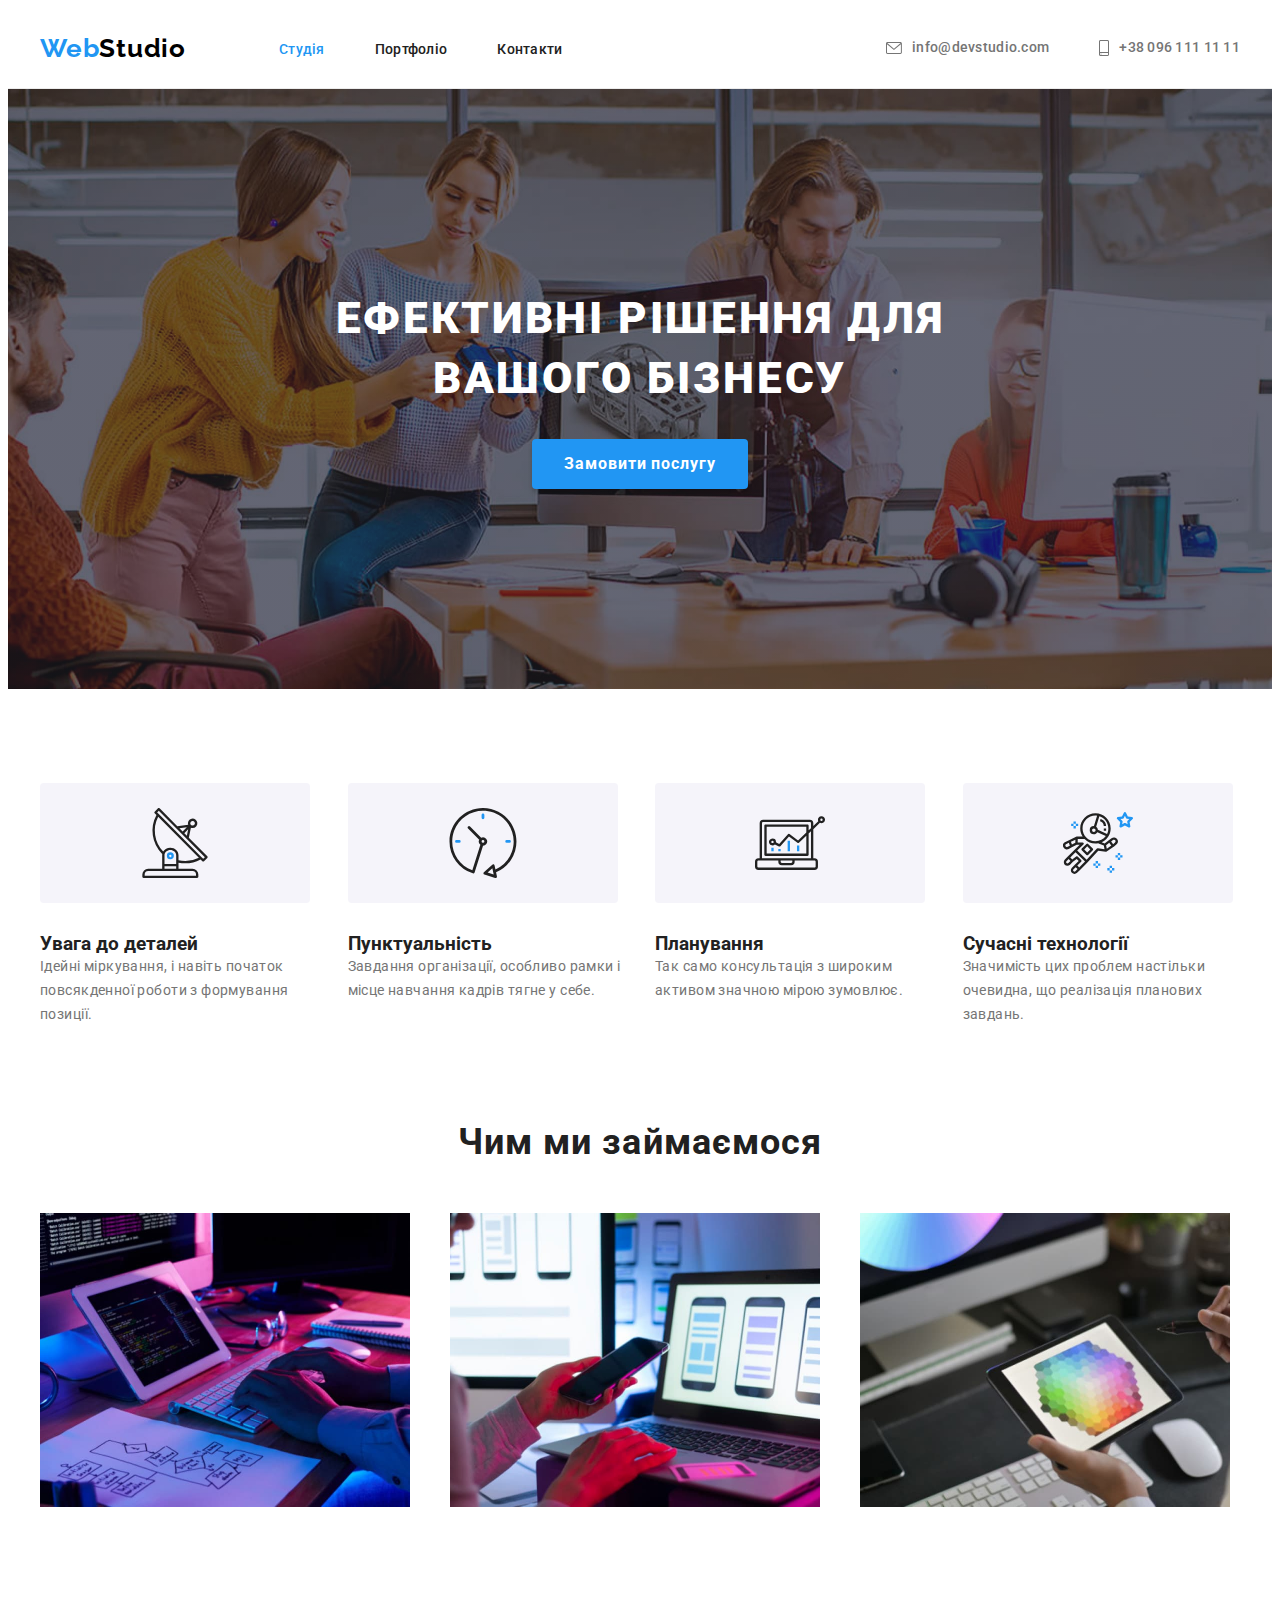
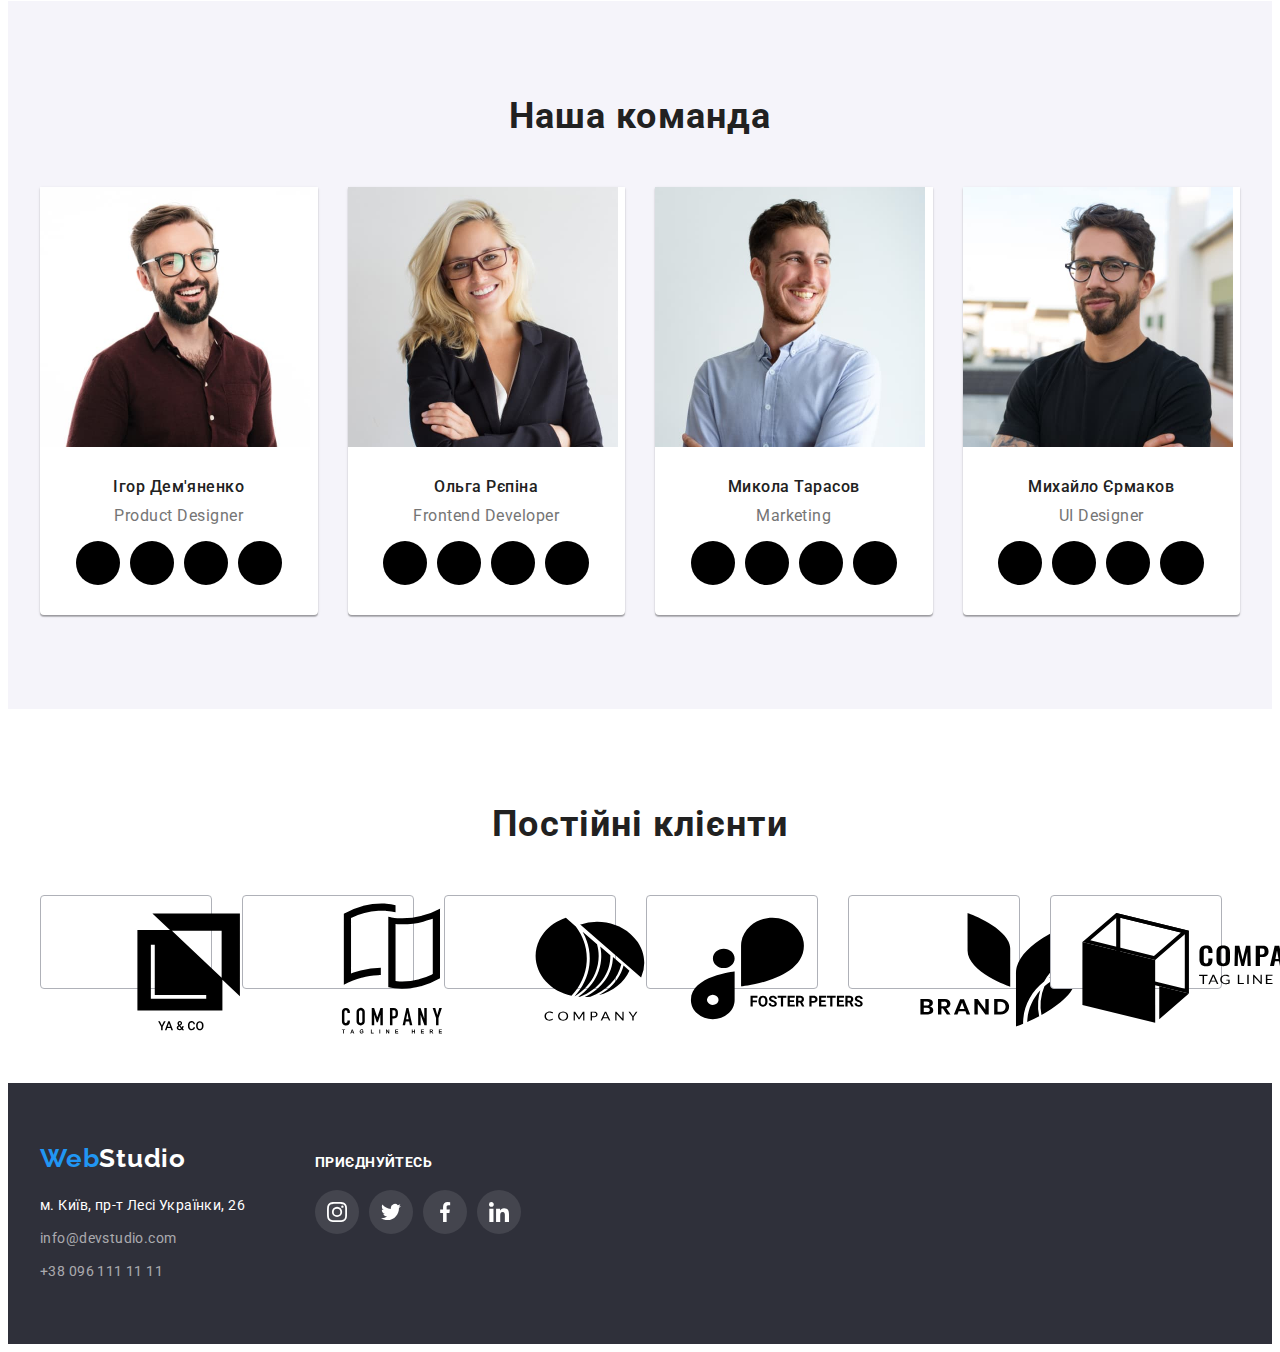
==== commit d74b18c6: "svg" ====
--- a/index.html
+++ b/index.html
@@ -39,10 +39,18 @@
         </nav>
         <ul class="list header-contacts-list">
           <li class="header-contacts-item">
-            <a href="mailto:info@devstudio.com" class="header-link link">info@devstudio.com</a>
+            <a href="mailto:info@devstudio.com" class="header-link link">
+              <svg class="header-first-icon" width="16" height="12">
+                <use href="./images/sprite.svg#icon-contact-0"></use>
+              </svg>info@devstudio.com
+            </a>
           </li>
           <li class="header-contacts-item">
-            <a href="tel:+380961111111" class="header-link link">+38 096 111 11 11</a>
+            <a href="tel:+380961111111" class="header-link link">
+              <svg class="header-second-icon" width="10" height="16">
+                <use href="./images/sprite.svg#icon-contact-1"></use>
+              </svg>+38 096 111 11 11
+            </a>
           </li>
         </ul>
       </div>
@@ -189,22 +197,46 @@
           <h2 class="client-title">Постійні клієнти</h2>
           <ul class="client-list list">
             <li class="client-item">
-              <a href="" class="client-link"></a>
-            </li>
-            <li class="client-item">
-              <a href="" class="client-link"></a>
-            </li>
-            <li class="client-item">
-              <a href="" class="client-link"></a>
-            </li>
-            <li class="client-item">
-              <a href="" class="client-link"></a>
-            </li>
-            <li class="client-item">
-              <a href="" class="client-link"></a>
-            </li>
-            <li class="client-item">
-              <a href="" class="client-link"></a>
+              <a href="" class="client-link">
+                <svg>
+                  <use href="./images/sprite.svg#icon-client-0"></use>
+                </svg>
+              </a>
+            </li>
+            <li class="client-item">
+              <a href="" class="client-link">
+                <svg>
+                  <use href="./images/sprite.svg#icon-client-1"></use>
+                </svg>
+              </a>
+            </li>
+            <li class="client-item">
+              <a href="" class="client-link">
+                <svg>
+                  <use href="./images/sprite.svg#icon-client-2"></use>
+                </svg>
+              </a>
+            </li>
+            <li class="client-item">
+              <a href="" class="client-link">
+                <svg>
+                  <use href="./images/sprite.svg#icon-client-3"></use>
+                </svg>
+              </a>
+            </li>
+            <li class="client-item">
+              <a href="" class="client-link">
+                <svg>
+                  <use href="./images/sprite.svg#icon-client-4"></use>
+                </svg>
+              </a>
+            </li>
+            <li class="client-item">
+              <a href="" class="client-link">
+                <svg>
+                  <use href="./images/sprite.svg#icon-client-5"></use>
+                </svg>
+              </a>
             </li>
           </ul>
         </div>
@@ -238,16 +270,32 @@
           <p class="footer-social-text">приєднуйтесь</p>
           <ul class="footer-social-list list">
             <li class="footer-social-item">
-              <a href="" class="footer-social-link"></a>
+              <a href="" class="footer-social-link">
+                <svg class="footer-social-icon" width="20" height="20">
+                  <use href="./images/sprite.svg#icon-social-0"></use>
+                </svg>
+              </a>
             </li>
             <li class="footer-social-item">
-              <a href="" class="footer-social-link"></a>
+              <a href="" class="footer-social-link">
+                <svg class="footer-social-icon" width="20" height="20">
+                  <use href="./images/sprite.svg#icon-social-1"></use>
+                </svg>
+              </a>
             </li>
             <li class="footer-social-item">
-              <a href="" class="footer-social-link"></a>
+              <a href="" class="footer-social-link">
+                <svg class="footer-social-icon" width="20" height="20">
+                  <use href="./images/sprite.svg#icon-social-2"></use>
+                </svg>
+              </a>
             </li>
             <li class="footer-social-item">
-              <a href="" class="footer-social-link"></a>
+              <a href="" class="footer-social-link">
+                <svg class="footer-social-icon" width="20" height="20">
+                  <use href="./images/sprite.svg#icon-social-3"></use>
+                </svg>
+              </a>
             </li>
           </ul>
         </div>
--- a/css/styles.css
+++ b/css/styles.css
@@ -73,6 +73,16 @@
   margin-left: auto;
 }
 
+.header-first-icon {
+  fill: currentColor;
+  margin-right: 10px;
+}
+
+.header-second-icon {
+  fill: currentColor;
+  margin-right: 10px;
+}
+
 /* .header-contacts-item {не задіяний} */
 
 .header-logo {
@@ -114,6 +124,8 @@
   color: var(--slave-text-color);
   padding-top: 32px;
   padding-bottom: 32px;
+  display: flex;
+  align-items: center;
 }
 
 .section {
@@ -342,11 +354,10 @@
   height: 92px;
   background-color: #fff;
   border-radius: 4px;
-  border: 1px solid #AFB1B8;
+  border: 1px solid #afb1b8;
 }
 
 .client-link {
-
 }
 
 .footer {
@@ -405,7 +416,7 @@
   line-height: 16px;
   letter-spacing: 0.03em;
   text-transform: uppercase;
-  color: #ffffff;
+  color: var(--pure-white-color);
   margin-bottom: 20px;
 }
 
@@ -414,15 +425,25 @@
   gap: 10px;
 }
 
-.footer-social-item {
+/* .footer-social-item {не задіяний} */
+
+.footer-social-link:hover,
+.footer-social-link:focus {
+  background-color: var(--accent-site-color);
+}
+
+.footer-social-link {
   width: 44px;
   height: 44px;
   background-color: rgba(255, 255, 255, 0.1);
+  fill: var(--pure-white-color);
   border-radius: 50%;
-}
-
-.footer-social-link {
-}
+  display: flex;
+  justify-content: center;
+  align-items: center;
+}
+
+/* .footer-social-icon {не задіяний} */
 
 .visually-hidden {
   position: absolute;
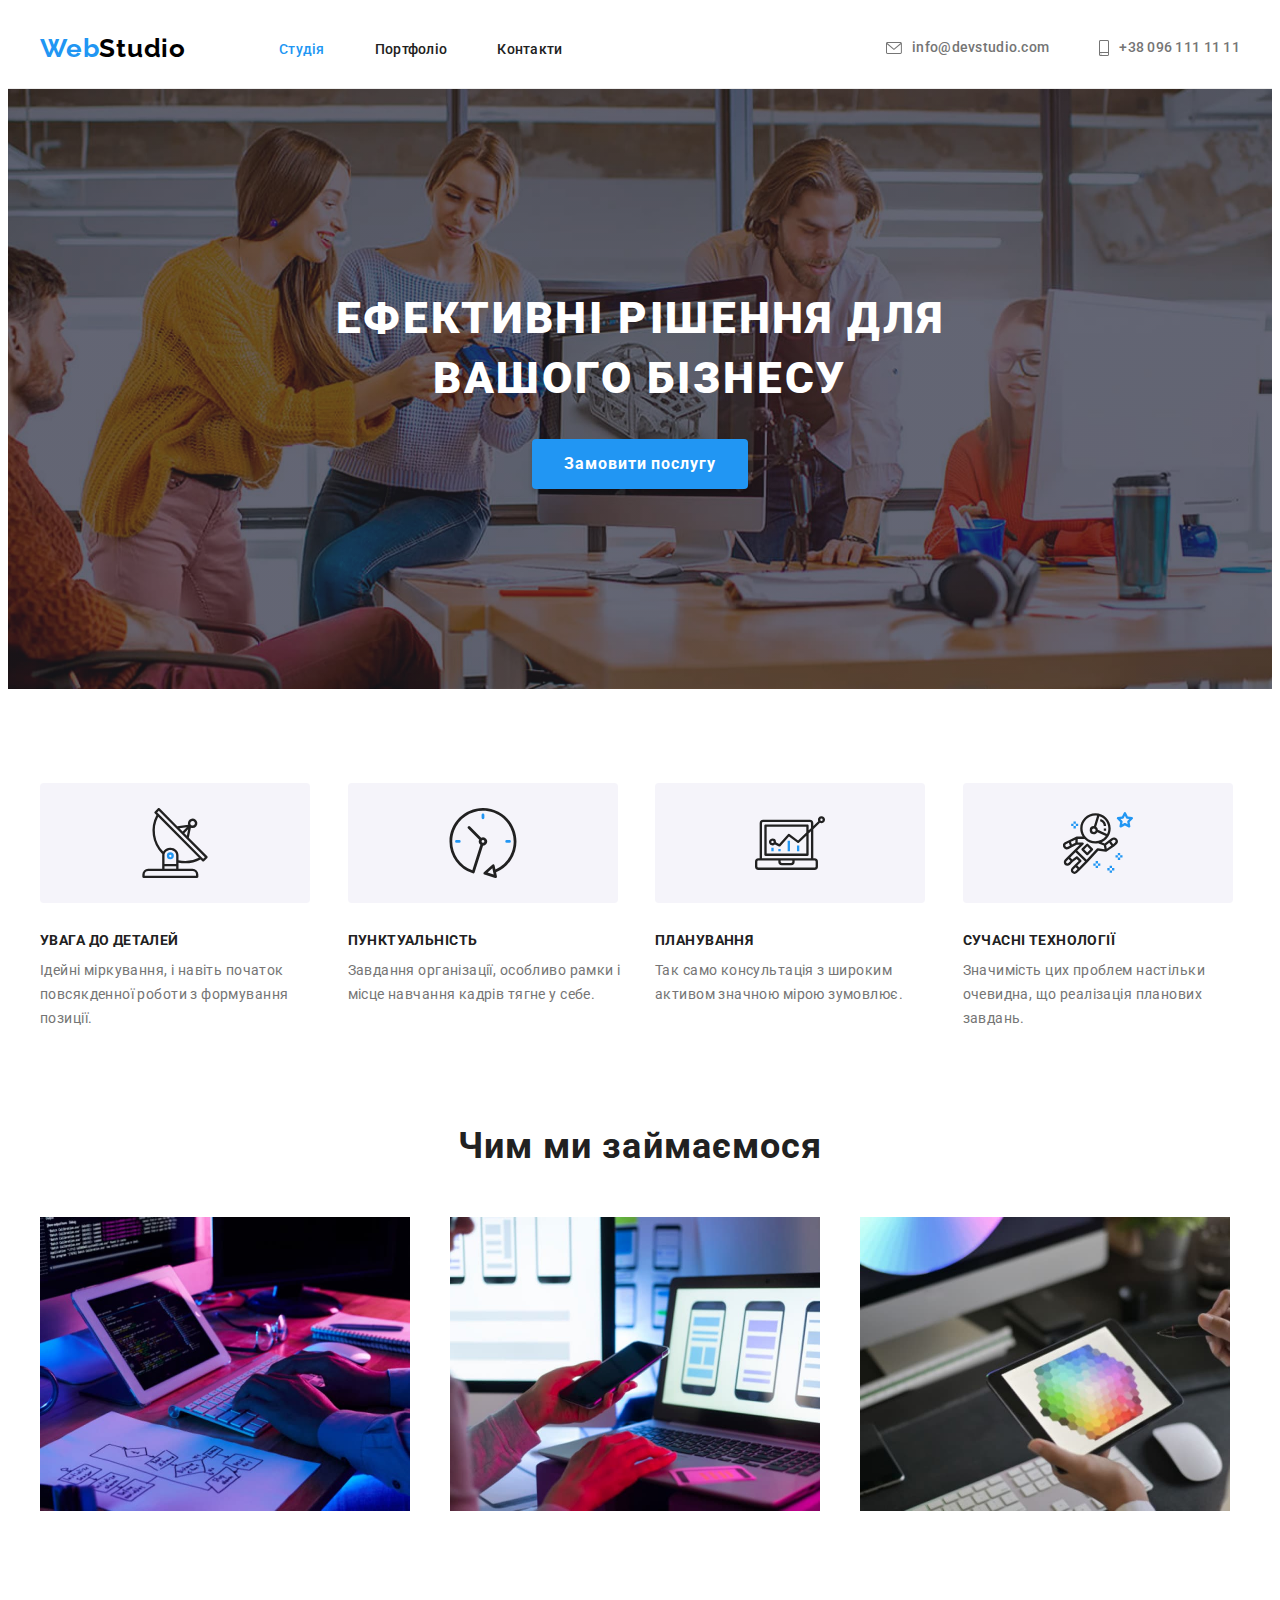
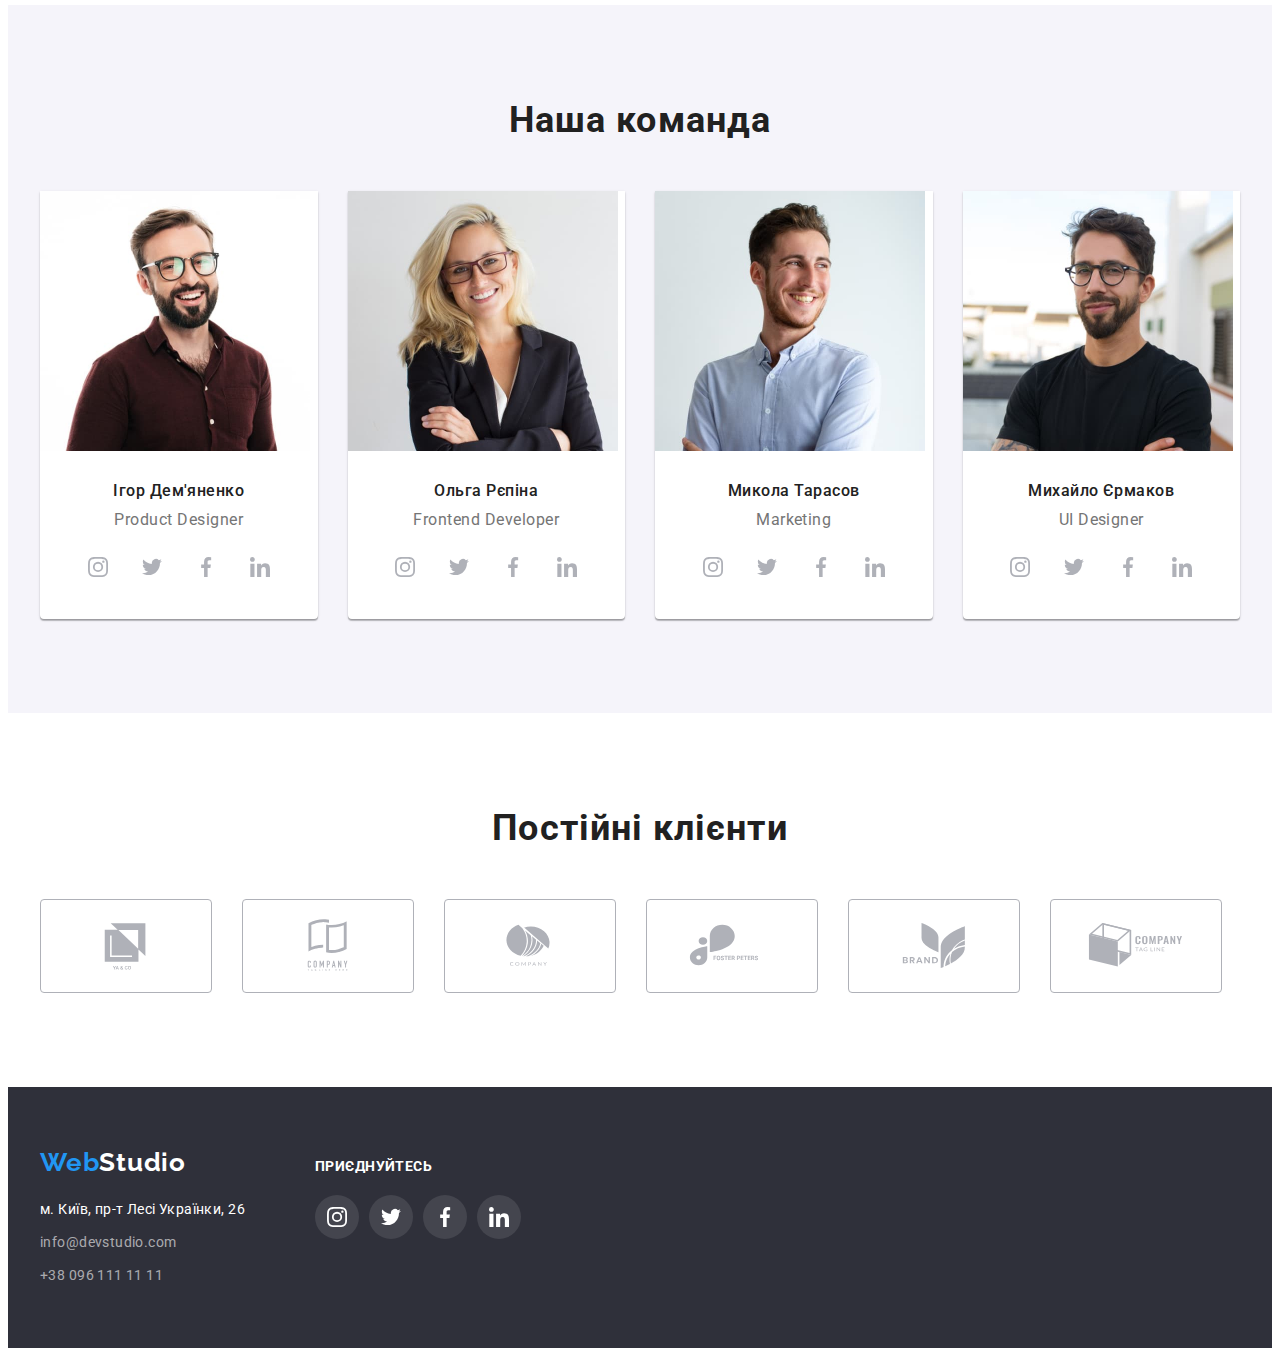
==== commit 259c1e5e: "svg" ====
--- a/index.html
+++ b/index.html
@@ -42,14 +42,16 @@
             <a href="mailto:info@devstudio.com" class="header-link link">
               <svg class="header-first-icon" width="16" height="12">
                 <use href="./images/sprite.svg#icon-contact-0"></use>
-              </svg>info@devstudio.com
+              </svg>
+              info@devstudio.com
             </a>
           </li>
           <li class="header-contacts-item">
             <a href="tel:+380961111111" class="header-link link">
               <svg class="header-second-icon" width="10" height="16">
                 <use href="./images/sprite.svg#icon-contact-1"></use>
-              </svg>+38 096 111 11 11
+              </svg>
+              +38 096 111 11 11
             </a>
           </li>
         </ul>
@@ -112,16 +114,24 @@
                 <p class="member-alt" lang="en">Product Designer</p>
                 <ul class="member-social-list list">
                   <li class="member-social-item">
-                    <a href="" class="member-social-link"></a>
-                  </li>
-                  <li class="member-social-item">
-                    <a href="" class="member-social-link"></a>
-                  </li>
-                  <li class="member-social-item">
-                    <a href="" class="member-social-link"></a>
-                  </li>
-                  <li class="member-social-item">
-                    <a href="" class="member-social-link"></a>
+                    <a href="" class="member-social-link"
+                      ><svg width="20" height="20"><use href="./images/sprite.svg#icon-social-0"></use></svg>
+                    </a>
+                  </li>
+                  <li class="member-social-item">
+                    <a href="" class="member-social-link"
+                      ><svg width="20" height="20"><use href="./images/sprite.svg#icon-social-1"></use></svg>
+                    </a>
+                  </li>
+                  <li class="member-social-item">
+                    <a href="" class="member-social-link"
+                      ><svg width="20" height="20"><use href="./images/sprite.svg#icon-social-2"></use></svg>
+                    </a>
+                  </li>
+                  <li class="member-social-item">
+                    <a href="" class="member-social-link"
+                      ><svg width="20" height="20"><use href="./images/sprite.svg#icon-social-3"></use></svg>
+                    </a>
                   </li>
                 </ul>
               </div>
@@ -133,16 +143,24 @@
                 <p class="member-alt" lang="en">Frontend Developer</p>
                 <ul class="member-social-list list">
                   <li class="member-social-item">
-                    <a href="" class="member-social-link"></a>
-                  </li>
-                  <li class="member-social-item">
-                    <a href="" class="member-social-link"></a>
-                  </li>
-                  <li class="member-social-item">
-                    <a href="" class="member-social-link"></a>
-                  </li>
-                  <li class="member-social-item">
-                    <a href="" class="member-social-link"></a>
+                    <a href="" class="member-social-link"
+                      ><svg width="20" height="20"><use href="./images/sprite.svg#icon-social-0"></use></svg>
+                    </a>
+                  </li>
+                  <li class="member-social-item">
+                    <a href="" class="member-social-link"
+                      ><svg width="20" height="20"><use href="./images/sprite.svg#icon-social-1"></use></svg>
+                    </a>
+                  </li>
+                  <li class="member-social-item">
+                    <a href="" class="member-social-link"
+                      ><svg width="20" height="20"><use href="./images/sprite.svg#icon-social-2"></use></svg>
+                    </a>
+                  </li>
+                  <li class="member-social-item">
+                    <a href="" class="member-social-link"
+                      ><svg width="20" height="20"><use href="./images/sprite.svg#icon-social-3"></use></svg>
+                    </a>
                   </li>
                 </ul>
               </div>
@@ -154,16 +172,24 @@
                 <p class="member-alt" lang="en">Marketing</p>
                 <ul class="member-social-list list">
                   <li class="member-social-item">
-                    <a href="" class="member-social-link"></a>
-                  </li>
-                  <li class="member-social-item">
-                    <a href="" class="member-social-link"></a>
-                  </li>
-                  <li class="member-social-item">
-                    <a href="" class="member-social-link"></a>
-                  </li>
-                  <li class="member-social-item">
-                    <a href="" class="member-social-link"></a>
+                    <a href="" class="member-social-link"
+                      ><svg width="20" height="20"><use href="./images/sprite.svg#icon-social-0"></use></svg>
+                    </a>
+                  </li>
+                  <li class="member-social-item">
+                    <a href="" class="member-social-link"
+                      ><svg width="20" height="20"><use href="./images/sprite.svg#icon-social-1"></use></svg>
+                    </a>
+                  </li>
+                  <li class="member-social-item">
+                    <a href="" class="member-social-link"
+                      ><svg width="20" height="20"><use href="./images/sprite.svg#icon-social-2"></use></svg>
+                    </a>
+                  </li>
+                  <li class="member-social-item">
+                    <a href="" class="member-social-link"
+                      ><svg width="20" height="20"><use href="./images/sprite.svg#icon-social-3"></use></svg>
+                    </a>
                   </li>
                 </ul>
               </div>
@@ -175,16 +201,24 @@
                 <p class="member-alt" lang="en">UI Designer</p>
                 <ul class="member-social-list list">
                   <li class="member-social-item">
-                    <a href="" class="member-social-link"></a>
-                  </li>
-                  <li class="member-social-item">
-                    <a href="" class="member-social-link"></a>
-                  </li>
-                  <li class="member-social-item">
-                    <a href="" class="member-social-link"></a>
-                  </li>
-                  <li class="member-social-item">
-                    <a href="" class="member-social-link"></a>
+                    <a href="" class="member-social-link"
+                      ><svg width="20" height="20"><use href="./images/sprite.svg#icon-social-0"></use></svg>
+                    </a>
+                  </li>
+                  <li class="member-social-item">
+                    <a href="" class="member-social-link"
+                      ><svg width="20" height="20"><use href="./images/sprite.svg#icon-social-1"></use></svg>
+                    </a>
+                  </li>
+                  <li class="member-social-item">
+                    <a href="" class="member-social-link"
+                      ><svg width="20" height="20"><use href="./images/sprite.svg#icon-social-2"></use></svg>
+                    </a>
+                  </li>
+                  <li class="member-social-item">
+                    <a href="" class="member-social-link"
+                      ><svg width="20" height="20"><use href="./images/sprite.svg#icon-social-3"></use></svg>
+                    </a>
                   </li>
                 </ul>
               </div>
@@ -192,48 +226,48 @@
           </ul>
         </div>
       </section>
-      <section class="section">
+      <section class="clients-section section">
         <div class="container">
           <h2 class="client-title">Постійні клієнти</h2>
           <ul class="client-list list">
             <li class="client-item">
               <a href="" class="client-link">
-                <svg>
+                <svg width="106" height="60">
                   <use href="./images/sprite.svg#icon-client-0"></use>
                 </svg>
               </a>
             </li>
             <li class="client-item">
               <a href="" class="client-link">
-                <svg>
+                <svg width="106" height="60">
                   <use href="./images/sprite.svg#icon-client-1"></use>
                 </svg>
               </a>
             </li>
             <li class="client-item">
               <a href="" class="client-link">
-                <svg>
+                <svg width="106" height="60">
                   <use href="./images/sprite.svg#icon-client-2"></use>
                 </svg>
               </a>
             </li>
             <li class="client-item">
               <a href="" class="client-link">
-                <svg>
+                <svg width="106" height="60">
                   <use href="./images/sprite.svg#icon-client-3"></use>
                 </svg>
               </a>
             </li>
             <li class="client-item">
               <a href="" class="client-link">
-                <svg>
+                <svg width="106" height="60">
                   <use href="./images/sprite.svg#icon-client-4"></use>
                 </svg>
               </a>
             </li>
             <li class="client-item">
               <a href="" class="client-link">
-                <svg>
+                <svg width="106" height="60">
                   <use href="./images/sprite.svg#icon-client-5"></use>
                 </svg>
               </a>
--- a/css/styles.css
+++ b/css/styles.css
@@ -226,12 +226,7 @@
   background-image: url(../images/benefit-3.svg);
 }
 
-/* Оптимізувати svg файли */
-/* Зробити спрайт */
-/* Зробити іконки контактів */
-/* Рохмір svg в самому файлі + розмір відображення */
-
-д .benefit-title {
+.benefit-title {
   font-weight: 700;
   font-size: 14px;
   line-height: 1.14;
@@ -324,23 +319,35 @@
   justify-content: center;
 }
 
-.member-social-item {
+/* .member-social-item {не задіяний} */
+
+.member-social-link {
   width: 44px;
   height: 44px;
-  background-color: #000;
+  background-color: var(--pure-white-color);
+  fill: #afb1b8;
   border-radius: 50%;
+  display: flex;
+  justify-content: center;
+  align-items: center;
+}
+
+.member-social-link:hover,
+.member-social-link:focus {
+  background-color: var(--accent-site-color);
+  fill: var(--pure-white-color);
+}
+
+.clients-section {
+  background-color: var(--pure-white-color);
 }
 
 .client-title {
-  font-family: 'Roboto';
-  font-style: normal;
   font-weight: 700;
   font-size: 36px;
-  line-height: 42px;
+  line-height: 1.17;
   text-align: center;
   letter-spacing: 0.03em;
-
-  color: #212121;
   margin-bottom: 50px;
 }
 
@@ -349,15 +356,24 @@
   gap: 30px;
 }
 
-.client-item {
+/* .client-item {не задіяний} */
+
+.client-link {
   width: 170px;
   height: 92px;
-  background-color: #fff;
+  background-color: var(--pure-white-color);
   border-radius: 4px;
   border: 1px solid #afb1b8;
-}
-
-.client-link {
+  display: flex;
+  align-items: center;
+  justify-content: center;
+  fill: #afb1b8;
+}
+
+.client-link:hover,
+.client-link:focus {
+  fill: var(--accent-site-color);
+  border-color: var(--accent-site-color);
 }
 
 .footer {
@@ -409,11 +425,9 @@
 }
 
 .footer-social-text {
-  font-family: 'Roboto';
-  font-style: normal;
-  font-weight: 700;
-  font-size: 14px;
-  line-height: 16px;
+  font-weight: 700;
+  font-size: 14px;
+  line-height: 1.14;
   letter-spacing: 0.03em;
   text-transform: uppercase;
   color: var(--pure-white-color);
